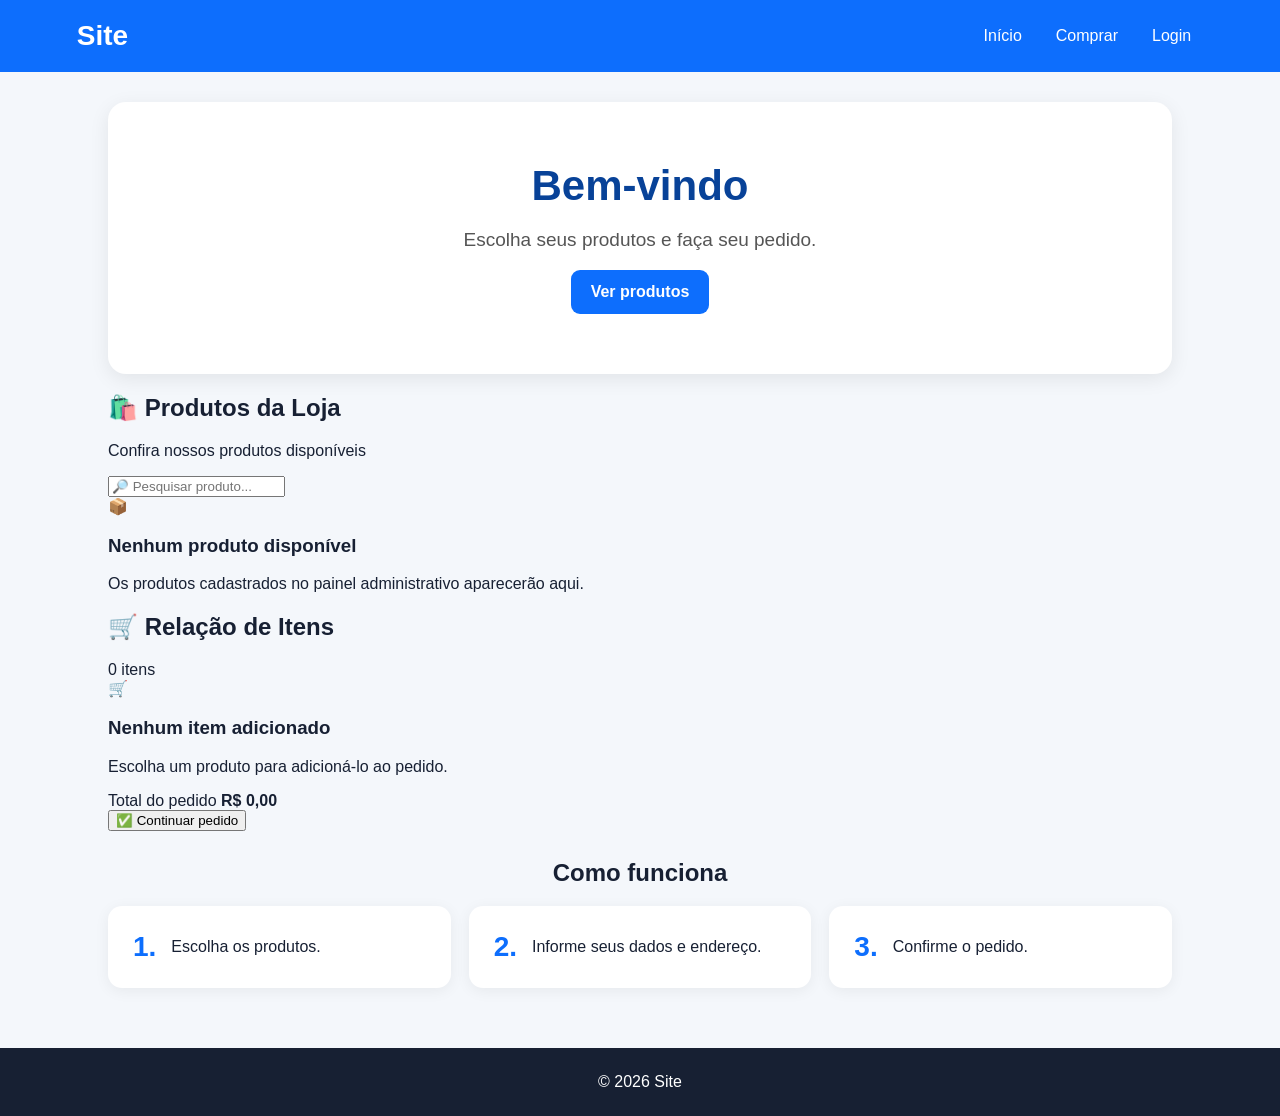
==== index.html @ 74102bfa "Add files via upload" ====
<!DOCTYPE html>
<html lang="pt-BR">

<head>
    <meta charset="UTF-8">
    <meta name="viewport" content="width=device-width, initial-scale=1.0">

    <title>Site</title>
</head>
    <link rel="stylesheet" href="site.css">
</head>

<body>

   <!DOCTYPE html>
<html lang="pt-BR">

<head>

    <meta charset="UTF-8">

    <meta
        name="viewport"
        content="width=device-width, initial-scale=1.0"
    >

    <title>Site</title>

    <link rel="stylesheet" href="site.css">

</head>

<body>

    <!-- ==========================================
         CABEÇALHO
    =========================================== -->

    <header class="cabecalho">

        <h1>Site</h1>

        <nav>

            <a href="index.html">
                Início
            </a>

            <a href="comprar.html">
                Comprar
            </a>

            <a href="login.html">
                Login
            </a>

        </nav>

    </header>


    <!-- ==========================================
         CONTEÚDO PRINCIPAL
    =========================================== -->

    <main>

        <!-- ======================================
             BEM-VINDO
        ======================================= -->

        <section class="hero">

            <h2>
                Bem-vindo
            </h2>

            <p>
                Escolha seus produtos e faça seu pedido.
            </p>

            <a
                class="botao"
                href="#produtos"
            >
                Ver produtos
            </a>

        </section>


        <!-- ======================================
             PRODUTOS + RELAÇÃO DE ITENS
             TUDO UM EMBAIXO DO OUTRO
        ======================================= -->

        <section
            class="loja-container"
            id="produtos"
        >

            <!-- ==================================
                 PRODUTOS
            =================================== -->

            <section class="area-produtos">

                <div class="cabecalho-produtos">

                    <div>

                        <h2>
                            🛍️ Produtos da Loja
                        </h2>

                        <p>
                            Confira nossos produtos disponíveis
                        </p>

                    </div>


                    <div class="pesquisa-produtos">

                        <input
                            type="text"
                            id="pesquisaProdutosLoja"
                            placeholder="🔎 Pesquisar produto..."
                        >

                    </div>

                </div>


                <!-- PRODUTOS CADASTRADOS NO ADMIN -->

                <div
                    id="listaProdutosLoja"
                    class="lista-produtos-loja"
                ></div>

            </section>


            <!-- ==================================
                 RELAÇÃO DE ITENS
            =================================== -->

            <aside class="relacao-itens">

                <div class="titulo-relacao">

                    <h2>
                        🛒 Relação de Itens
                    </h2>

                    <span id="quantidadeItens">
                        0 itens
                    </span>

                </div>


                <!-- CARRINHO -->

                <div
                    id="listaCarrinho"
                    class="lista-carrinho"
                >

                    <div class="carrinho-vazio">

                        <div class="icone-carrinho">
                            🛒
                        </div>

                        <h3>
                            Nenhum item adicionado
                        </h3>

                        <p>
                            Escolha um produto
                            para adicioná-lo ao pedido.
                        </p>

                    </div>

                </div>


                <!-- ==================================
                     TOTAL
                =================================== -->

                <div class="total-pedido">

                    <span>
                        Total do pedido
                    </span>

                    <strong id="totalCarrinho">
                        R$ 0,00
                    </strong>

                </div>


                <!-- ==================================
                     CONTINUAR PEDIDO
                =================================== -->

                <button
                    type="button"
                    id="btnFinalizarPedido"
                    class="btn-finalizar-pedido"
                >
                    ✅ Continuar pedido
                </button>

            </aside>

        </section>


        <!-- ======================================
             COMO FUNCIONA
        ======================================= -->

        <section class="informacoes">

            <h2>
                Como funciona
            </h2>

            <div class="grade-info">

                <article>

                    <strong>
                        1.
                    </strong>

                    <span>
                        Escolha os produtos.
                    </span>

                </article>


                <article>

                    <strong>
                        2.
                    </strong>

                    <span>
                        Informe seus dados e endereço.
                    </span>

                </article>


                <article>

                    <strong>
                        3.
                    </strong>

                    <span>
                        Confirme o pedido.
                    </span>

                </article>

            </div>

        </section>

    </main>


    <!-- ==========================================
         RODAPÉ
    =========================================== -->

    <footer>

        © 2026 Site

    </footer>


    <!-- ==========================================
         JAVASCRIPT DA LOJA
    =========================================== -->


    <script src="produtos-loja.js"></script>

</body>
</html>
---- site.css ----
*{box-sizing:border-box}
body{margin:0;font-family:Arial,sans-serif;background:#f4f7fb;color:#172033}
.cabecalho{background:#0d6efd;color:#fff;padding:18px 6%;display:flex;align-items:center;justify-content:space-between;gap:20px}
.cabecalho h1{margin:0;font-size:28px}
.cabecalho nav{display:flex;gap:10px;flex-wrap:wrap}
.cabecalho a{color:#fff;text-decoration:none;padding:9px 12px;border-radius:7px}
.cabecalho a:hover{background:rgba(255,255,255,.15)}
main{max-width:1100px;margin:auto;padding:30px 18px}
.hero{background:#fff;border-radius:18px;padding:60px 25px;text-align:center;box-shadow:0 5px 20px rgba(0,0,0,.08)}
.hero h2{font-size:42px;margin:0 0 12px;color:#084298}
.hero p{font-size:19px;color:#555}
.botao,.botao-secundario{display:inline-block;border:0;background:#0d6efd;color:#fff;text-decoration:none;padding:13px 20px;border-radius:9px;font-weight:bold;cursor:pointer}
.botao:hover{background:#084298}
.informacoes{margin-top:28px}
.informacoes h2{text-align:center}
.grade-info{display:grid;grid-template-columns:repeat(3,1fr);gap:18px}
.grade-info article{background:#fff;padding:25px;border-radius:14px;display:flex;gap:15px;align-items:center;box-shadow:0 3px 15px rgba(0,0,0,.06)}
.grade-info strong{font-size:28px;color:#0d6efd}
footer{text-align:center;background:#172033;color:#fff;padding:25px;margin-top:30px}
@media(max-width:700px){.cabecalho{flex-direction:column}.grade-info{grid-template-columns:1fr}.hero h2{font-size:32px}}
---- site.css ----
*{box-sizing:border-box}
body{margin:0;font-family:Arial,sans-serif;background:#f4f7fb;color:#172033}
.cabecalho{background:#0d6efd;color:#fff;padding:18px 6%;display:flex;align-items:center;justify-content:space-between;gap:20px}
.cabecalho h1{margin:0;font-size:28px}
.cabecalho nav{display:flex;gap:10px;flex-wrap:wrap}
.cabecalho a{color:#fff;text-decoration:none;padding:9px 12px;border-radius:7px}
.cabecalho a:hover{background:rgba(255,255,255,.15)}
main{max-width:1100px;margin:auto;padding:30px 18px}
.hero{background:#fff;border-radius:18px;padding:60px 25px;text-align:center;box-shadow:0 5px 20px rgba(0,0,0,.08)}
.hero h2{font-size:42px;margin:0 0 12px;color:#084298}
.hero p{font-size:19px;color:#555}
.botao,.botao-secundario{display:inline-block;border:0;background:#0d6efd;color:#fff;text-decoration:none;padding:13px 20px;border-radius:9px;font-weight:bold;cursor:pointer}
.botao:hover{background:#084298}
.informacoes{margin-top:28px}
.informacoes h2{text-align:center}
.grade-info{display:grid;grid-template-columns:repeat(3,1fr);gap:18px}
.grade-info article{background:#fff;padding:25px;border-radius:14px;display:flex;gap:15px;align-items:center;box-shadow:0 3px 15px rgba(0,0,0,.06)}
.grade-info strong{font-size:28px;color:#0d6efd}
footer{text-align:center;background:#172033;color:#fff;padding:25px;margin-top:30px}
@media(max-width:700px){.cabecalho{flex-direction:column}.grade-info{grid-template-columns:1fr}.hero h2{font-size:32px}}
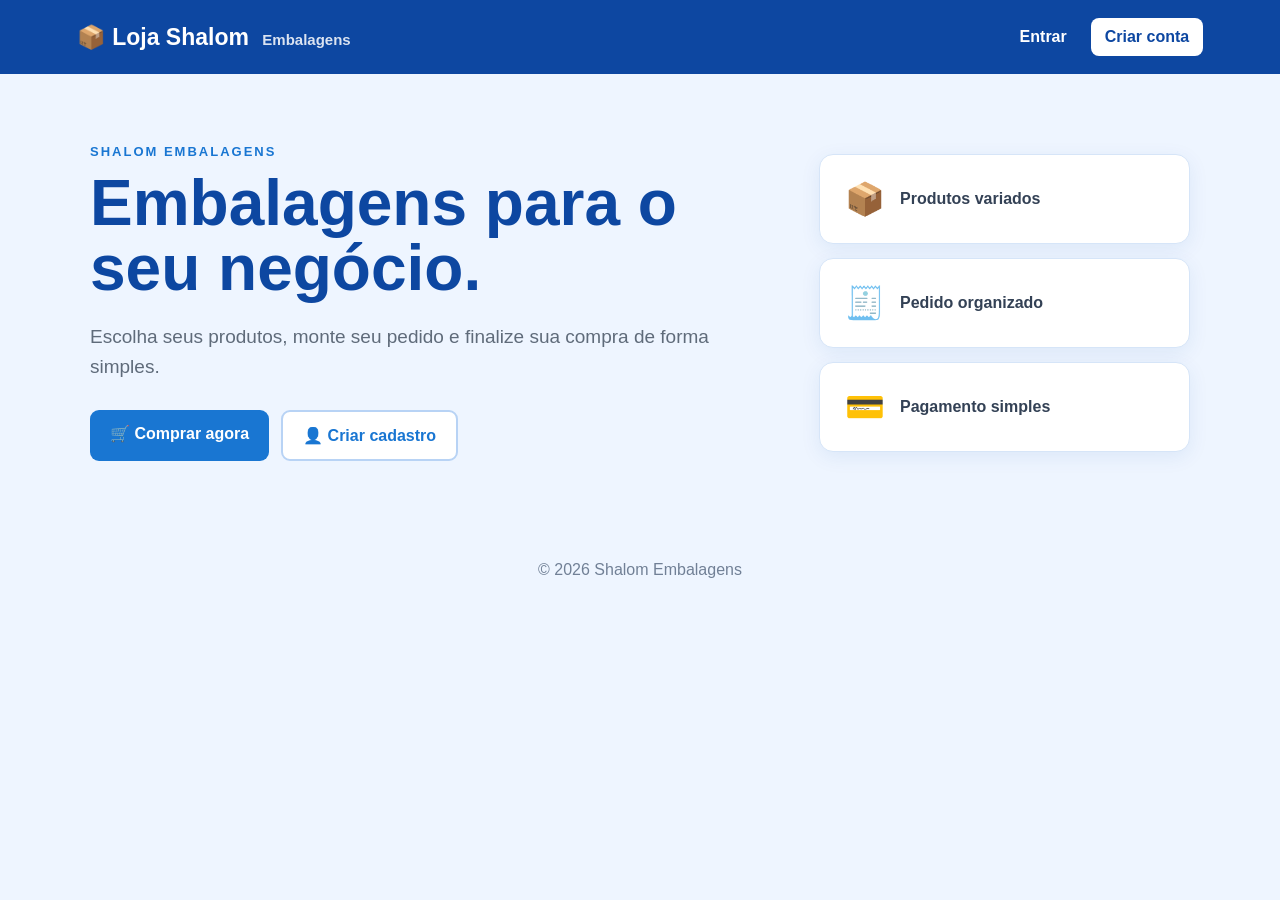
==== commit a87a0c16: "Add files via upload" ====
--- a/index.html
+++ b/index.html
@@ -1,302 +1,38 @@
 <!DOCTYPE html>
 <html lang="pt-BR">
-
 <head>
     <meta charset="UTF-8">
     <meta name="viewport" content="width=device-width, initial-scale=1.0">
+    <title>Loja Shalom Embalagens</title>
+    <link rel="stylesheet" href="index.css">
+</head>
+<body>
+<header class="topo">
+    <div class="marca">📦 Loja Shalom <span>Embalagens</span></div>
+    <nav>
+        <a href="login.html">Entrar</a>
+        <a href="cadastro.html" class="btn-nav">Criar conta</a>
+    </nav>
+</header>
 
-    <title>Site</title>
-</head>
-    <link rel="stylesheet" href="site.css">
-</head>
+<main class="hero">
+    <section>
+        <p class="etiqueta">SHALOM EMBALAGENS</p>
+        <h1>Embalagens para o seu negócio.</h1>
+        <p class="texto">Escolha seus produtos, monte seu pedido e finalize sua compra de forma simples.</p>
+        <div class="acoes">
+            <a href="login.html" class="btn">🛒 Comprar agora</a>
+            <a href="cadastro.html" class="btn secundario">👤 Criar cadastro</a>
+        </div>
+    </section>
 
-<body>
+    <section class="destaques">
+        <article><strong>📦</strong><span>Produtos variados</span></article>
+        <article><strong>🧾</strong><span>Pedido organizado</span></article>
+        <article><strong>💳</strong><span>Pagamento simples</span></article>
+    </section>
+</main>
 
-   <!DOCTYPE html>
-<html lang="pt-BR">
-
-<head>
-
-    <meta charset="UTF-8">
-
-    <meta
-        name="viewport"
-        content="width=device-width, initial-scale=1.0"
-    >
-
-    <title>Site</title>
-
-    <link rel="stylesheet" href="site.css">
-
-</head>
-
-<body>
-
-    <!-- ==========================================
-         CABEÇALHO
-    =========================================== -->
-
-    <header class="cabecalho">
-
-        <h1>Site</h1>
-
-        <nav>
-
-            <a href="index.html">
-                Início
-            </a>
-
-            <a href="comprar.html">
-                Comprar
-            </a>
-
-            <a href="login.html">
-                Login
-            </a>
-
-        </nav>
-
-    </header>
-
-
-    <!-- ==========================================
-         CONTEÚDO PRINCIPAL
-    =========================================== -->
-
-    <main>
-
-        <!-- ======================================
-             BEM-VINDO
-        ======================================= -->
-
-        <section class="hero">
-
-            <h2>
-                Bem-vindo
-            </h2>
-
-            <p>
-                Escolha seus produtos e faça seu pedido.
-            </p>
-
-            <a
-                class="botao"
-                href="#produtos"
-            >
-                Ver produtos
-            </a>
-
-        </section>
-
-
-        <!-- ======================================
-             PRODUTOS + RELAÇÃO DE ITENS
-             TUDO UM EMBAIXO DO OUTRO
-        ======================================= -->
-
-        <section
-            class="loja-container"
-            id="produtos"
-        >
-
-            <!-- ==================================
-                 PRODUTOS
-            =================================== -->
-
-            <section class="area-produtos">
-
-                <div class="cabecalho-produtos">
-
-                    <div>
-
-                        <h2>
-                            🛍️ Produtos da Loja
-                        </h2>
-
-                        <p>
-                            Confira nossos produtos disponíveis
-                        </p>
-
-                    </div>
-
-
-                    <div class="pesquisa-produtos">
-
-                        <input
-                            type="text"
-                            id="pesquisaProdutosLoja"
-                            placeholder="🔎 Pesquisar produto..."
-                        >
-
-                    </div>
-
-                </div>
-
-
-                <!-- PRODUTOS CADASTRADOS NO ADMIN -->
-
-                <div
-                    id="listaProdutosLoja"
-                    class="lista-produtos-loja"
-                ></div>
-
-            </section>
-
-
-            <!-- ==================================
-                 RELAÇÃO DE ITENS
-            =================================== -->
-
-            <aside class="relacao-itens">
-
-                <div class="titulo-relacao">
-
-                    <h2>
-                        🛒 Relação de Itens
-                    </h2>
-
-                    <span id="quantidadeItens">
-                        0 itens
-                    </span>
-
-                </div>
-
-
-                <!-- CARRINHO -->
-
-                <div
-                    id="listaCarrinho"
-                    class="lista-carrinho"
-                >
-
-                    <div class="carrinho-vazio">
-
-                        <div class="icone-carrinho">
-                            🛒
-                        </div>
-
-                        <h3>
-                            Nenhum item adicionado
-                        </h3>
-
-                        <p>
-                            Escolha um produto
-                            para adicioná-lo ao pedido.
-                        </p>
-
-                    </div>
-
-                </div>
-
-
-                <!-- ==================================
-                     TOTAL
-                =================================== -->
-
-                <div class="total-pedido">
-
-                    <span>
-                        Total do pedido
-                    </span>
-
-                    <strong id="totalCarrinho">
-                        R$ 0,00
-                    </strong>
-
-                </div>
-
-
-                <!-- ==================================
-                     CONTINUAR PEDIDO
-                =================================== -->
-
-                <button
-                    type="button"
-                    id="btnFinalizarPedido"
-                    class="btn-finalizar-pedido"
-                >
-                    ✅ Continuar pedido
-                </button>
-
-            </aside>
-
-        </section>
-
-
-        <!-- ======================================
-             COMO FUNCIONA
-        ======================================= -->
-
-        <section class="informacoes">
-
-            <h2>
-                Como funciona
-            </h2>
-
-            <div class="grade-info">
-
-                <article>
-
-                    <strong>
-                        1.
-                    </strong>
-
-                    <span>
-                        Escolha os produtos.
-                    </span>
-
-                </article>
-
-
-                <article>
-
-                    <strong>
-                        2.
-                    </strong>
-
-                    <span>
-                        Informe seus dados e endereço.
-                    </span>
-
-                </article>
-
-
-                <article>
-
-                    <strong>
-                        3.
-                    </strong>
-
-                    <span>
-                        Confirme o pedido.
-                    </span>
-
-                </article>
-
-            </div>
-
-        </section>
-
-    </main>
-
-
-    <!-- ==========================================
-         RODAPÉ
-    =========================================== -->
-
-    <footer>
-
-        © 2026 Site
-
-    </footer>
-
-
-    <!-- ==========================================
-         JAVASCRIPT DA LOJA
-    =========================================== -->
-
-
-    <script src="produtos-loja.js"></script>
-
+<footer>© 2026 Shalom Embalagens</footer>
 </body>
-</html>+</html>
--- a/index.css
+++ b/index.css
@@ -0,0 +1,18 @@
+*{box-sizing:border-box;margin:0;padding:0}
+body{font-family:Arial,sans-serif;background:#eef5ff;color:#172033;min-height:100vh}
+.topo{background:#0d47a1;color:#fff;padding:18px 6%;display:flex;justify-content:space-between;align-items:center;gap:20px;flex-wrap:wrap}
+.marca{font-size:23px;font-weight:700}.marca span{font-size:15px;opacity:.85;margin-left:7px}
+nav{display:flex;gap:10px;align-items:center}nav a{color:#fff;text-decoration:none;font-weight:700;padding:10px 14px;border-radius:8px}
+.btn-nav{background:#fff!important;color:#0d47a1!important}
+.hero{width:90%;max-width:1100px;margin:70px auto;display:grid;grid-template-columns:1.3fr .7fr;gap:40px;align-items:center}
+.etiqueta{font-size:13px;letter-spacing:2px;color:#1976d2;font-weight:700;margin-bottom:12px}
+h1{font-size:clamp(38px,6vw,64px);line-height:1.02;color:#0d47a1;margin-bottom:20px}
+.texto{font-size:19px;line-height:1.6;color:#5f6b7a;max-width:650px}
+.acoes{display:flex;gap:12px;flex-wrap:wrap;margin-top:28px}
+.btn{display:inline-block;background:#1976d2;color:#fff;text-decoration:none;padding:14px 20px;border-radius:9px;font-weight:700}
+.btn.secundario{background:#fff;color:#1976d2;border:2px solid #b8d3f5}
+.destaques{display:grid;gap:14px}
+.destaques article{background:#fff;border:1px solid #d6e5f8;border-radius:14px;padding:25px;display:flex;align-items:center;gap:15px;box-shadow:0 5px 20px rgba(13,71,161,.08)}
+.destaques strong{font-size:32px}.destaques span{font-weight:700;color:#334155}
+footer{text-align:center;color:#718096;padding:30px}
+@media(max-width:750px){.hero{grid-template-columns:1fr;margin:40px auto}.topo{justify-content:center}}
